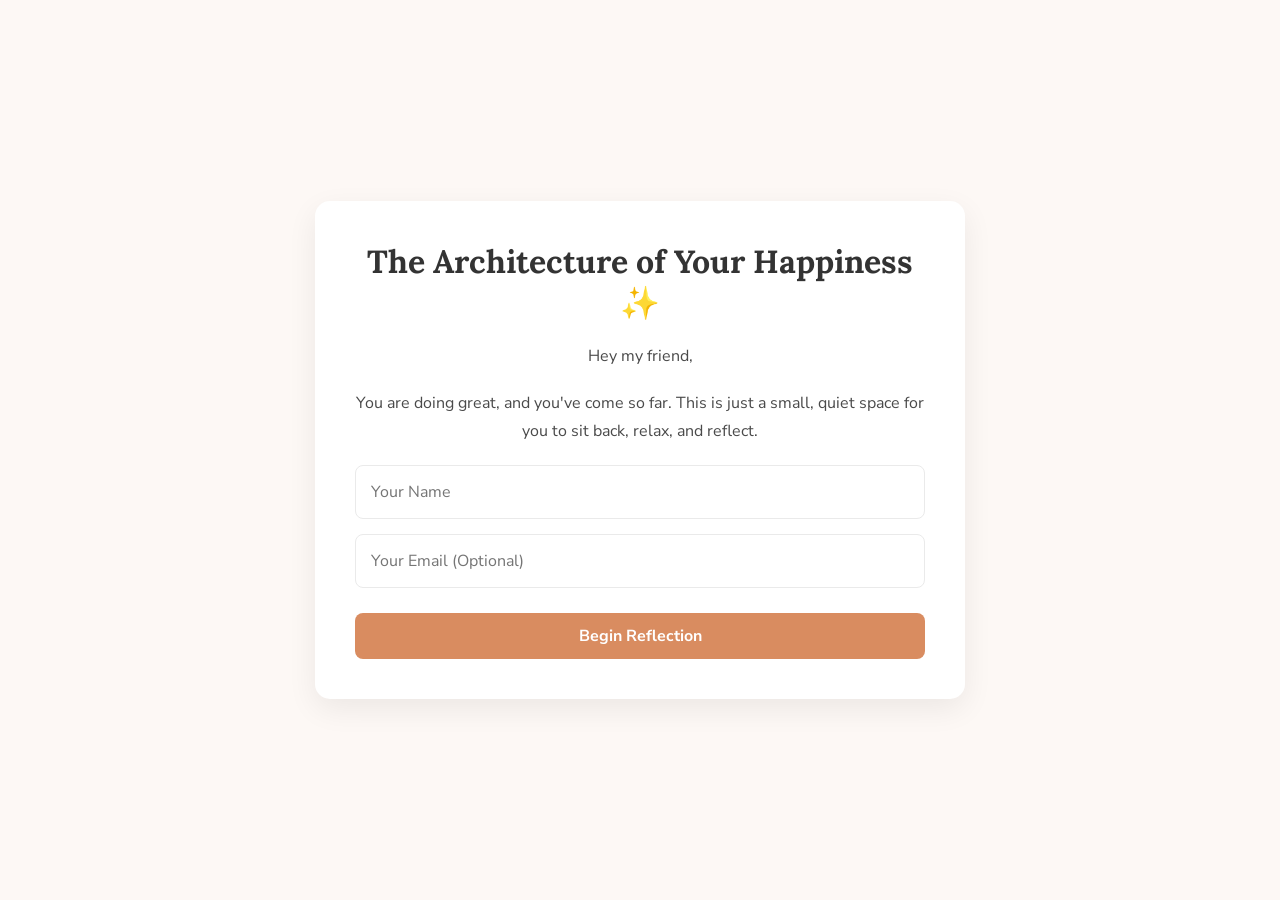
==== index.html @ 00fa5555 "index.html" ====
<!DOCTYPE html>
<html lang="en">
<head>
    <meta charset="UTF-8">
    <meta name="viewport" content="width=device-width, initial-scale=1.0">
    <title>The Architecture of Your Happiness</title>
    <link rel="stylesheet" href="style.css">
    <link rel="preconnect" href="https://fonts.googleapis.com">
    <link rel="preconnect" href="https://fonts.gstatic.com" crossorigin>
    <link href="https://fonts.googleapis.com/css2?family=Lora:ital,wght@0,400;0,700;1,400&family=Nunito+Sans:wght@400;700&display=swap" rel="stylesheet">
</head>
<body>

    <form name="reflections" id="reflection-form" data-netlify="true" action="/thanks.html">
        <div class="container">
            <div id="intro-screen" class="card active">
                <h1>The Architecture of Your Happiness ✨</h1>
                <p>Hey my friend,</p>
                <p>You are doing great, and you've come so far. This is just a small, quiet space for you to sit back, relax, and reflect.</p>
                
                <input type="text" id="user-name" name="name" placeholder="Your Name" required>
                <input type="email" id="user-email" name="email" placeholder="Your Email (Optional)">
                
                <button id="start-btn" type="button">Begin Reflection</button>
            </div>

            <div id="questionnaire-screen" class="card">
                <div class="progress-bar">
                    <div id="progress-bar-inner"></div>
                </div>
                <h2 id="question-title">Question Title</h2>
                <p id="question-text">This is where the question text will go.</p>
                <textarea id="answer-textarea" placeholder="Your thoughts..."></textarea>
                <div class="navigation">
                    <button id="prev-btn" type="button">Previous</button>
                    <button id="next-btn" type="submit">Next</button>
                </div>
            </div>
            
            <textarea name="All Answers" id="all-answers-hidden-input" style="display:none;"></textarea>
        </div>
    </form>
    
    <script src="script.js"></script>
</body>
</html>
---- style.css ----
:root {
    --bg-color: #FDF8F5;
    --card-bg-color: #FFFFFF;
    --text-color: #4A4A4A;
    --heading-color: #333333;
    --accent-color: #D98C60;
    --accent-hover-color: #C77A4F;
    --border-color: #EAEAEA;
    --font-heading: 'Lora', serif;
    --font-body: 'Nunito Sans', sans-serif;
}
* { box-sizing: border-box; margin: 0; padding: 0; }
body { font-family: var(--font-body); background-color: var(--bg-color); color: var(--text-color); display: flex; justify-content: center; align-items: center; min-height: 100vh; padding: 20px; }
.container { width: 100%; max-width: 650px; text-align: center; }
.card { background-color: var(--card-bg-color); border-radius: 15px; box-shadow: 0 10px 30px rgba(0, 0, 0, 0.07); padding: 40px; display: none; }
.card.active { display: block; }
h1, h2 { font-family: var(--font-heading); color: var(--heading-color); margin-bottom: 20px; }
p { line-height: 1.7; margin-bottom: 20px; }
input[type="text"], input[type="email"] { width: 100%; border: 1px solid var(--border-color); border-radius: 8px; padding: 15px; font-family: var(--font-body); font-size: 16px; margin-bottom: 15px; }
input[type="text"]:focus, input[type="email"]:focus { outline: 2px solid var(--accent-color); border-color: transparent; }
.progress-bar { width: 100%; height: 8px; background-color: var(--border-color); border-radius: 4px; margin-bottom: 30px; overflow: hidden; }
#progress-bar-inner { width: 0%; height: 100%; background-color: var(--accent-color); transition: width 0.3s ease-in-out; }
textarea { width: 100%; min-height: 150px; border: 1px solid var(--border-color); border-radius: 8px; padding: 15px; font-family: var(--font-body); font-size: 16px; margin-top: 20px; resize: vertical; }
textarea:focus { outline: 2px solid var(--accent-color); border-color: transparent; }
.navigation { display: flex; justify-content: space-between; margin-top: 30px; }
button { background-color: var(--accent-color); color: white; border: none; padding: 12px 25px; border-radius: 8px; font-size: 16px; font-family: var(--font-body); font-weight: 700; cursor: pointer; transition: background-color 0.2s; }
button:hover { background-color: var(--accent-hover-color); }
#prev-btn { background-color: #EAEAEA; color: #4A4A4A; }
#prev-btn:hover { background-color: #DCDCDC; }
#start-btn { width: 100%; margin-top: 10px; }
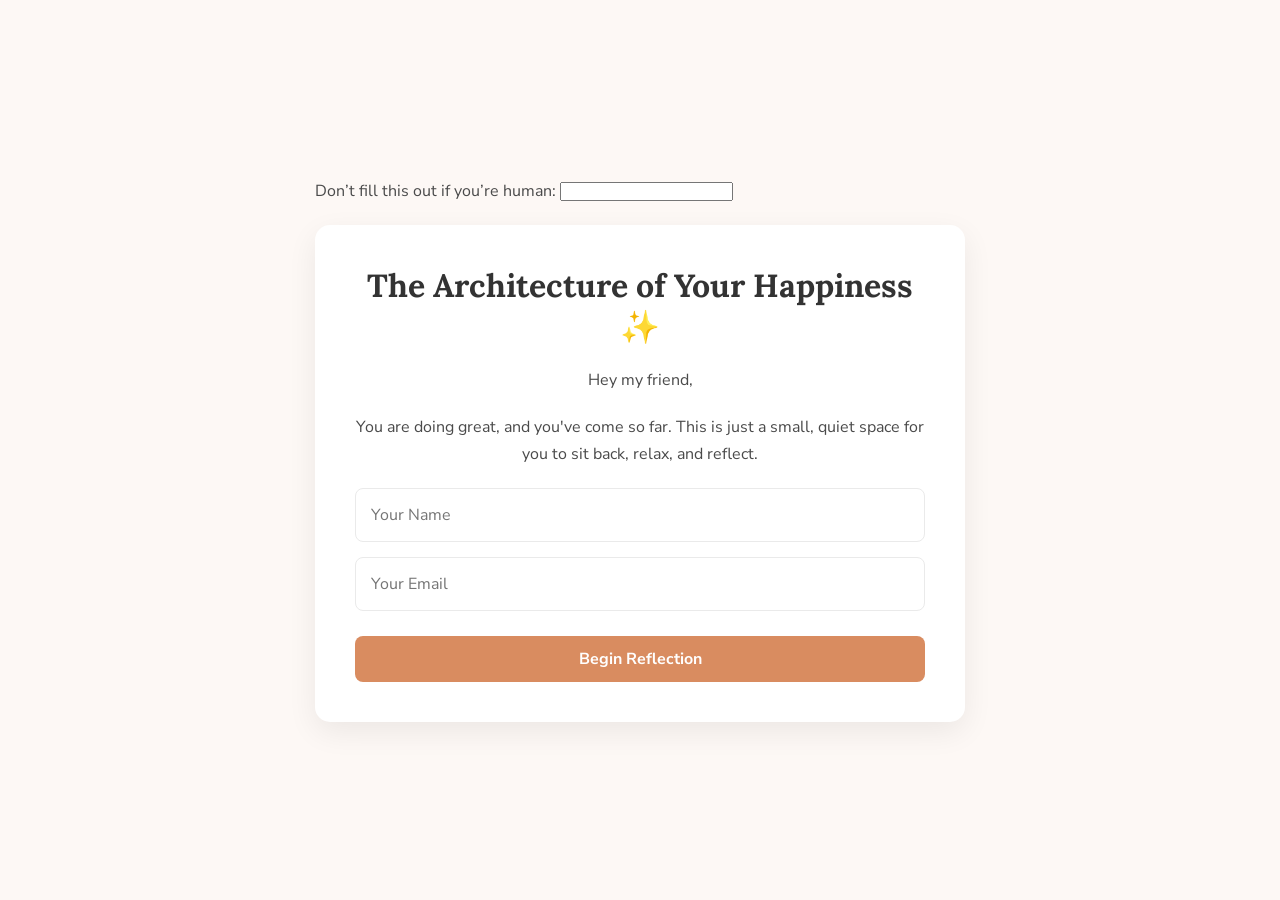
==== commit 054a71ea: "Update index.html" ====
--- a/index.html
+++ b/index.html
@@ -11,7 +11,13 @@
 </head>
 <body>
 
-    <form name="reflections" id="reflection-form" data-netlify="true" action="/thanks.html">
+    <form name="reflections" id="reflection-form" data-netlify="true" data-netlify-honeypot="bot-field">
+        
+        <input type="hidden" name="form-name" value="reflections" />
+        <p class="hidden">
+          <label>Don’t fill this out if you’re human: <input name="bot-field" /></label>
+        </p>
+
         <div class="container">
             <div id="intro-screen" class="card active">
                 <h1>The Architecture of Your Happiness ✨</h1>
@@ -19,7 +25,7 @@
                 <p>You are doing great, and you've come so far. This is just a small, quiet space for you to sit back, relax, and reflect.</p>
                 
                 <input type="text" id="user-name" name="name" placeholder="Your Name" required>
-                <input type="email" id="user-email" name="email" placeholder="Your Email (Optional)">
+                <input type="email" id="user-email" name="email" placeholder="Your Email">
                 
                 <button id="start-btn" type="button">Begin Reflection</button>
             </div>
@@ -33,8 +39,14 @@
                 <textarea id="answer-textarea" placeholder="Your thoughts..."></textarea>
                 <div class="navigation">
                     <button id="prev-btn" type="button">Previous</button>
-                    <button id="next-btn" type="submit">Next</button>
+                    <button id="next-btn" type="button">Next</button>
                 </div>
+            </div>
+
+            <div id="completion-screen" class="card">
+                <h1>Thank You ✨</h1>
+                <p>Your reflections have been sent.</p>
+                <p>I'm so grateful you took this time to share a piece of your world with me.</p>
             </div>
             
             <textarea name="All Answers" id="all-answers-hidden-input" style="display:none;"></textarea>
--- a/style.css
+++ b/style.css
@@ -27,4 +27,4 @@
 button:hover { background-color: var(--accent-hover-color); }
 #prev-btn { background-color: #EAEAEA; color: #4A4A4A; }
 #prev-btn:hover { background-color: #DCDCDC; }
-#start-btn { width: 100%; margin-top: 10px; }
+#copy-btn, #start-btn { width: 100%; margin-top: 10px; }
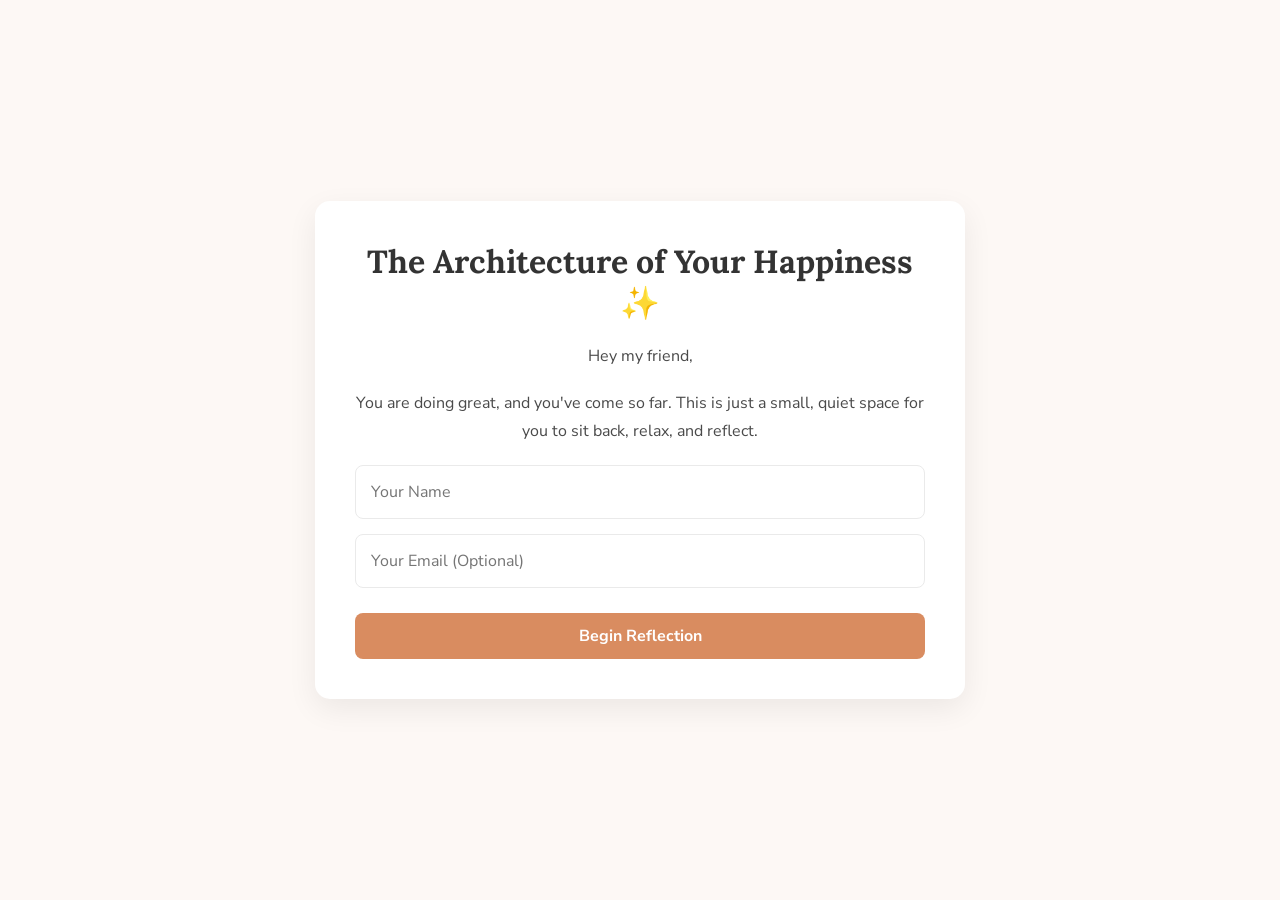
==== commit 57540b86: "Update index.html" ====
--- a/index.html
+++ b/index.html
@@ -13,19 +13,19 @@
 
     <form name="reflections" id="reflection-form" data-netlify="true" data-netlify-honeypot="bot-field">
         
-        <input type="hidden" name="form-name" value="reflections" />
-        <p class="hidden">
-          <label>Don’t fill this out if you’re human: <input name="bot-field" /></label>
-        </p>
+        <div class="container">
+            <input type="hidden" name="form-name" value="reflections" />
+            <p class="hidden">
+                <label>Don’t fill this out if you’re human: <input name="bot-field" /></label>
+            </p>
 
-        <div class="container">
             <div id="intro-screen" class="card active">
                 <h1>The Architecture of Your Happiness ✨</h1>
                 <p>Hey my friend,</p>
                 <p>You are doing great, and you've come so far. This is just a small, quiet space for you to sit back, relax, and reflect.</p>
                 
                 <input type="text" id="user-name" name="name" placeholder="Your Name" required>
-                <input type="email" id="user-email" name="email" placeholder="Your Email">
+                <input type="email" id="user-email" name="email" placeholder="Your Email (Optional)">
                 
                 <button id="start-btn" type="button">Begin Reflection</button>
             </div>
--- a/style.css
+++ b/style.css
@@ -1,3 +1,12 @@
+/* Add this new class to the top of your style.css file */
+.hidden {
+    display: none;
+}
+
+/* ========================================================== */
+/* The rest of your CSS file remains the same.                */
+/* ========================================================== */
+
 :root {
     --bg-color: #FDF8F5;
     --card-bg-color: #FFFFFF;
@@ -27,4 +36,4 @@
 button:hover { background-color: var(--accent-hover-color); }
 #prev-btn { background-color: #EAEAEA; color: #4A4A4A; }
 #prev-btn:hover { background-color: #DCDCDC; }
-#copy-btn, #start-btn { width: 100%; margin-top: 10px; }+#start-btn { width: 100%; margin-top: 10px; }
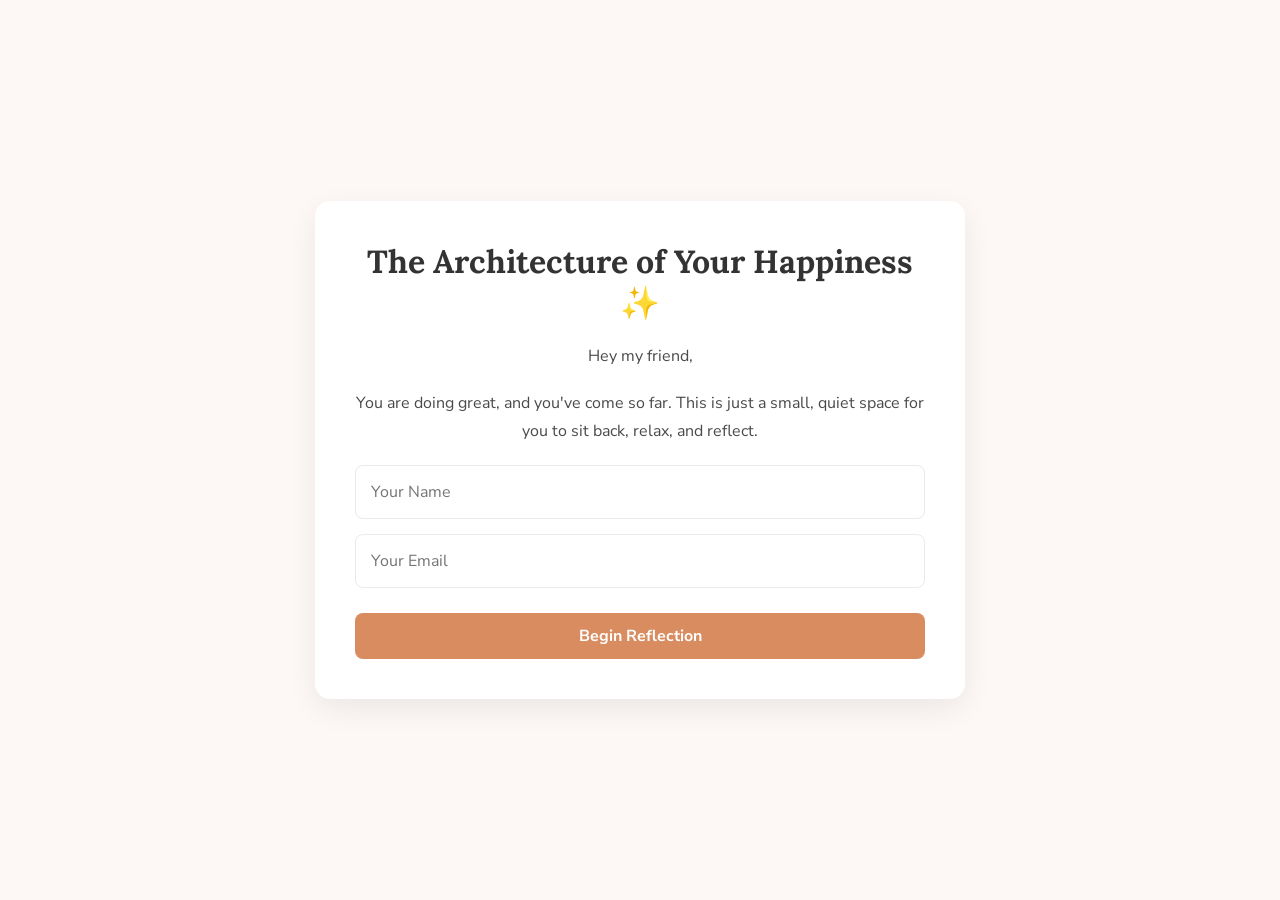
==== commit 2f2e5474: "Update index.html" ====
--- a/index.html
+++ b/index.html
@@ -11,25 +11,29 @@
 </head>
 <body>
 
-    <form name="reflections" id="reflection-form" data-netlify="true" data-netlify-honeypot="bot-field">
+    <!-- Netlify form -->
+    <form name="reflections" id="reflection-form" method="POST" data-netlify="true" netlify-honeypot="bot-field">
         
+        <!-- Required hidden fields -->
+        <input type="hidden" name="form-name" value="reflections" />
+        <p class="hidden">
+          <label>Don’t fill this out if you’re human: <input name="bot-field" /></label>
+        </p>
+
         <div class="container">
-            <input type="hidden" name="form-name" value="reflections" />
-            <p class="hidden">
-                <label>Don’t fill this out if you’re human: <input name="bot-field" /></label>
-            </p>
-
+            <!-- Intro Screen -->
             <div id="intro-screen" class="card active">
                 <h1>The Architecture of Your Happiness ✨</h1>
                 <p>Hey my friend,</p>
                 <p>You are doing great, and you've come so far. This is just a small, quiet space for you to sit back, relax, and reflect.</p>
                 
                 <input type="text" id="user-name" name="name" placeholder="Your Name" required>
-                <input type="email" id="user-email" name="email" placeholder="Your Email (Optional)">
+                <input type="email" id="user-email" name="email" placeholder="Your Email" required>
                 
                 <button id="start-btn" type="button">Begin Reflection</button>
             </div>
 
+            <!-- Questionnaire Screen -->
             <div id="questionnaire-screen" class="card">
                 <div class="progress-bar">
                     <div id="progress-bar-inner"></div>
@@ -39,20 +43,30 @@
                 <textarea id="answer-textarea" placeholder="Your thoughts..."></textarea>
                 <div class="navigation">
                     <button id="prev-btn" type="button">Previous</button>
-                    <button id="next-btn" type="button">Next</button>
+                    <button id="next-btn" type="button">Next</button> 
                 </div>
             </div>
 
+            <!-- Completion Screen -->
             <div id="completion-screen" class="card">
                 <h1>Thank You ✨</h1>
                 <p>Your reflections have been sent.</p>
                 <p>I'm so grateful you took this time to share a piece of your world with me.</p>
             </div>
             
+            <!-- Hidden answers field (populated by JS) -->
             <textarea name="All Answers" id="all-answers-hidden-input" style="display:none;"></textarea>
         </div>
+    </form>
+
+    <!-- Dummy hidden form to guarantee Netlify registers it at build time -->
+    <form name="reflections" netlify hidden>
+        <input type="text" name="name">
+        <input type="email" name="email">
+        <textarea name="All Answers"></textarea>
     </form>
     
     <script src="script.js"></script>
 </body>
 </html>
+
--- a/style.css
+++ b/style.css
@@ -1,11 +1,6 @@
-/* Add this new class to the top of your style.css file */
 .hidden {
     display: none;
 }
-
-/* ========================================================== */
-/* The rest of your CSS file remains the same.                */
-/* ========================================================== */
 
 :root {
     --bg-color: #FDF8F5;
@@ -18,6 +13,7 @@
     --font-heading: 'Lora', serif;
     --font-body: 'Nunito Sans', sans-serif;
 }
+
 * { box-sizing: border-box; margin: 0; padding: 0; }
 body { font-family: var(--font-body); background-color: var(--bg-color); color: var(--text-color); display: flex; justify-content: center; align-items: center; min-height: 100vh; padding: 20px; }
 .container { width: 100%; max-width: 650px; text-align: center; }
